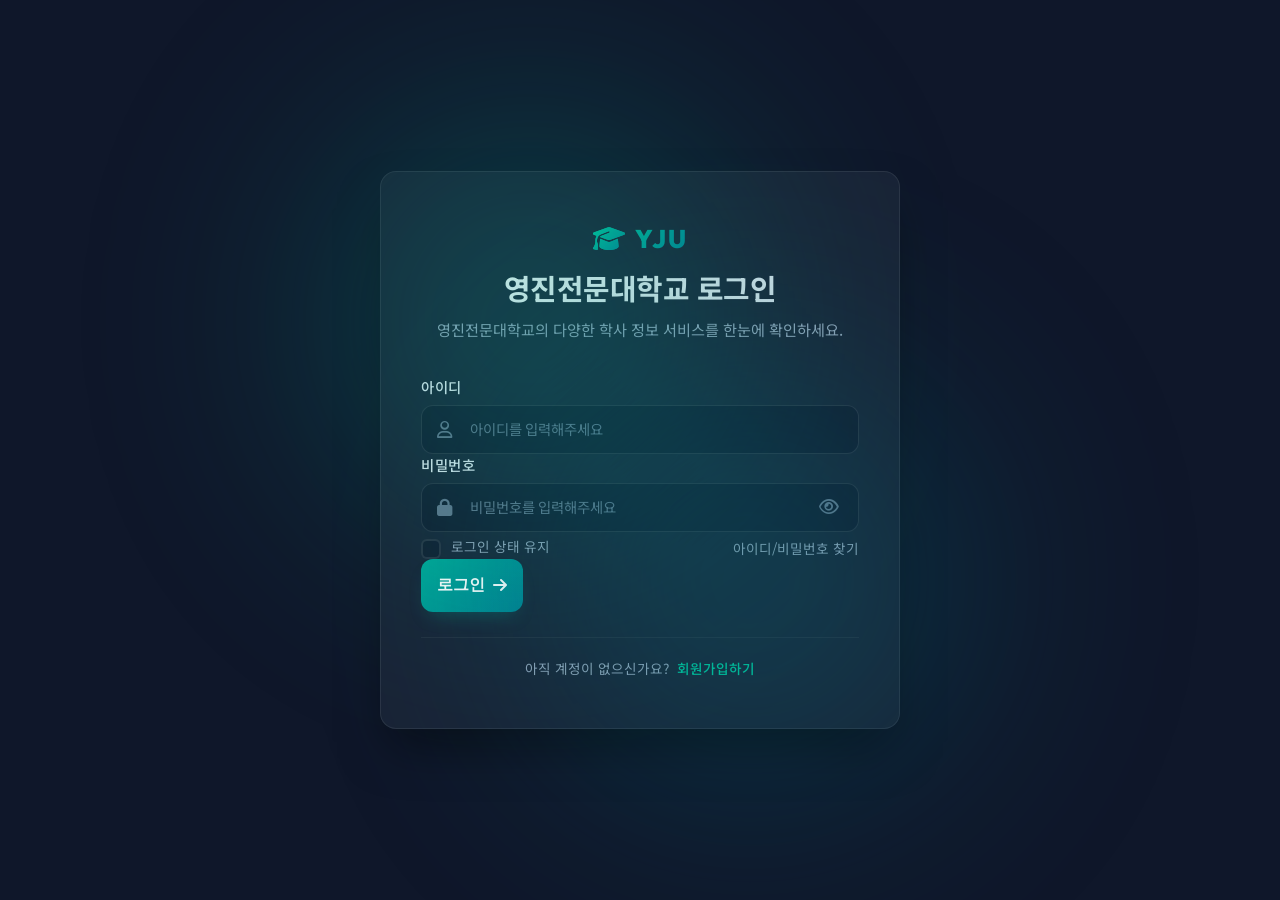
==== login.html @ 992c556c "feat: 로그인 화면 구현 및 기존 페이지 연동" ====
<!DOCTYPE html>
<html lang="ko">
<head>
    <meta charset="UTF-8">
    <meta name="viewport" content="width=device-width, initial-scale=1.0">
    <title>영진전문대학교 - 통합로그인</title>
    <meta name="description" content="영진전문대학교(YJU)의 편리하고 안전한 통합로그인 페이지입니다. 계정을 사용하여 다양한 학사 서비스를 이용해 보세요.">
    <!-- Google Fonts & FontAwesome Icons -->
    <link rel="preconnect" href="https://fonts.googleapis.com">
    <link rel="preconnect" href="https://fonts.gstatic.com" crossorigin>
    <link href="https://fonts.googleapis.com/css2?family=Noto+Sans+KR:wght@300;400;500;700;900&family=Outfit:wght@300;400;500;600;700;800&display=swap" rel="stylesheet">
    <link rel="stylesheet" href="https://cdnjs.cloudflare.com/ajax/libs/font-awesome/6.4.0/css/all.min.css">
    <!-- Custom Style Sheet -->
    <link rel="stylesheet" href="style.css">
</head>
<body>
    <div class="signup-container">
        <!-- Decoration Elements -->
        <div class="glow-bg glow-1"></div>
        <div class="glow-bg glow-2"></div>

        <main class="signup-card">
            <!-- Header Section -->
            <header class="signup-header">
                <div class="brand-logo">
                    <i class="fa-solid fa-graduation-cap"></i>
                    <span>YJU</span>
                </div>
                <h1>영진전문대학교 로그인</h1>
                <p class="subtitle">영진전문대학교의 다양한 학사 정보 서비스를 한눈에 확인하세요.</p>
            </header>

            <!-- Form Section -->
            <form id="loginForm" novalidate>
                <!-- 1. 아이디 -->
                <div class="input-group" id="group-userId">
                    <label for="userId">아이디</label>
                    <div class="input-wrapper">
                        <i class="fa-regular fa-user field-icon"></i>
                        <input type="text" id="userId" name="userId" placeholder="아이디를 입력해주세요" required autocomplete="username">
                        <span class="status-indicator"></span>
                    </div>
                    <span class="error-msg" id="userId-error">아이디를 입력해주세요.</span>
                </div>

                <!-- 2. 비밀번호 -->
                <div class="input-group" id="group-password">
                    <label for="password">비밀번호</label>
                    <div class="input-wrapper">
                        <i class="fa-solid fa-lock field-icon"></i>
                        <input type="password" id="password" name="password" placeholder="비밀번호를 입력해주세요" required autocomplete="current-password">
                        <button type="button" class="pwd-toggle" aria-label="비밀번호 보기/감추기">
                            <i class="fa-regular fa-eye"></i>
                        </button>
                        <span class="status-indicator"></span>
                    </div>
                    <span class="error-msg" id="password-error">비밀번호를 입력해주세요.</span>
                </div>

                <!-- Login Options Row -->
                <div class="login-options">
                    <label class="checkbox-label" for="keepLogin">
                        <input type="checkbox" id="keepLogin" name="keepLogin">
                        <span class="custom-checkbox"></span>
                        <span class="terms-text">로그인 상태 유지</span>
                    </label>
                    <a href="#" class="forgot-link">아이디/비밀번호 찾기</a>
                </div>

                <!-- Submit Button -->
                <button type="submit" id="submitBtn" class="submit-btn">
                    <span>로그인</span>
                    <i class="fa-solid fa-arrow-right"></i>
                </button>
            </form>

            <footer class="card-footer">
                <p>아직 계정이 없으신가요? <a href="index.html" class="login-link">회원가입하기</a></p>
            </footer>
        </main>
    </div>

    <!-- Custom Script -->
    <script src="login.js"></script>
</body>
</html>
---- style.css ----
/* Modern CSS Reset & Variable Definitions */
:root {
    --primary-color: #00a896;      /* YJU 상징 청록색 (Teal) */
    --primary-dark: #028090;       /* 청록색 어두운 톤 */
    --primary-light: #02c39a;      /* 청록색 밝은 톤 (Mint) */
    --primary-glow: rgba(0, 168, 150, 0.25);
    
    --bg-color: #0f172a;           /* 메인 배경색 (Deep Slate) */
    --card-bg: rgba(30, 41, 59, 0.7); /* 글래스모피즘 카드 배경 (Slate Gray) */
    --card-border: rgba(255, 255, 255, 0.08);
    
    --text-primary: #f8fafc;       /* 기본 텍스트 (Light Gray/White) */
    --text-muted: #94a3b8;         /* 설명글/부제목 텍스트 */
    --text-placeholder: #64748b;   
    
    --input-bg: rgba(15, 23, 42, 0.6);
    --input-border: rgba(255, 255, 255, 0.1);
    --input-focus-border: #00a896;
    
    --error-color: #f43f5e;        /* 에러 색상 (Rose/Red) */
    --error-glow: rgba(244, 63, 94, 0.15);
    --success-color: #10b981;      /* 성공 색상 (Emerald/Green) */
    
    --font-korean: 'Noto Sans KR', sans-serif;
    --font-english: 'Outfit', sans-serif;
    --border-radius: 16px;
    --transition-smooth: all 0.3s cubic-bezier(0.4, 0, 0.2, 1);
}

* {
    margin: 0;
    padding: 0;
    box-sizing: border-box;
}

body {
    font-family: var(--font-korean);
    background-color: var(--bg-color);
    color: var(--text-primary);
    min-height: 100vh;
    display: flex;
    justify-content: center;
    align-items: center;
    overflow-x: hidden;
    position: relative;
    padding: 40px 20px;
}

/* Background Glowing Elements */
.glow-bg {
    position: absolute;
    width: 600px;
    height: 600px;
    border-radius: 50%;
    filter: blur(120px);
    z-index: 1;
    opacity: 0.45;
    pointer-events: none;
    animation: pulse 12s infinite alternate;
}

.glow-1 {
    background: radial-gradient(circle, var(--primary-color) 0%, transparent 70%);
    top: -150px;
    left: -150px;
}

.glow-2 {
    background: radial-gradient(circle, var(--primary-dark) 0%, transparent 70%);
    bottom: -150px;
    right: -150px;
    animation-delay: -6s;
}

@keyframes pulse {
    0% { transform: scale(1) translate(0, 0); }
    100% { transform: scale(1.15) translate(30px, 50px); }
}

/* Sign Up Container */
.signup-container {
    width: 100%;
    max-width: 520px;
    position: relative;
    z-index: 10;
}

/* Glassmorphism Sign Up Card */
.signup-card {
    background: var(--card-bg);
    backdrop-filter: blur(25px);
    -webkit-backdrop-filter: blur(25px);
    border: 1px solid var(--card-border);
    border-radius: var(--border-radius);
    padding: 50px 40px;
    box-shadow: 0 25px 50px -12px rgba(0, 0, 0, 0.5);
    animation: slideUp 0.8s cubic-bezier(0.16, 1, 0.3, 1);
}

@keyframes slideUp {
    from {
        opacity: 0;
        transform: translateY(30px);
    }
    to {
        opacity: 1;
        transform: translateY(0);
    }
}

/* Card Header */
.signup-header {
    text-align: center;
    margin-bottom: 35px;
}

.brand-logo {
    display: inline-flex;
    align-items: center;
    gap: 8px;
    background: linear-gradient(135deg, var(--primary-light), var(--primary-dark));
    -webkit-background-clip: text;
    -webkit-text-fill-color: transparent;
    font-family: var(--font-english);
    font-size: 1.6rem;
    font-weight: 800;
    letter-spacing: 2px;
    margin-bottom: 12px;
}

.brand-logo i {
    background: linear-gradient(135deg, var(--primary-light), var(--primary-dark));
    -webkit-background-clip: text;
    -webkit-text-fill-color: transparent;
}

.signup-header h1 {
    font-size: 1.8rem;
    font-weight: 700;
    letter-spacing: -0.5px;
    margin-bottom: 10px;
    background: linear-gradient(135deg, #ffffff 0%, #cbd5e1 100%);
    -webkit-background-clip: text;
    -webkit-text-fill-color: transparent;
}

.signup-header .subtitle {
    font-size: 0.95rem;
    color: var(--text-muted);
    line-height: 1.5;
}

/* Form Styles */
#signupForm {
    display: flex;
    flex-direction: column;
    gap: 20px;
}

.input-group {
    display: flex;
    flex-direction: column;
    gap: 8px;
    position: relative;
}

.input-group label {
    font-size: 0.9rem;
    font-weight: 500;
    color: #e2e8f0;
    letter-spacing: 0.5px;
}

.input-wrapper {
    position: relative;
    display: flex;
    align-items: center;
}

.field-icon {
    position: absolute;
    left: 16px;
    color: var(--text-placeholder);
    font-size: 1.1rem;
    transition: var(--transition-smooth);
}

.input-wrapper input {
    width: 100%;
    padding: 14px 16px 14px 48px;
    background: var(--input-bg);
    border: 1px solid var(--input-border);
    border-radius: 12px;
    color: var(--text-primary);
    font-size: 0.95rem;
    font-family: var(--font-korean);
    transition: var(--transition-smooth);
    outline: none;
}

/* For English/Numbers fields */
#userId, #password, #passwordConfirm {
    font-family: var(--font-english), var(--font-korean);
}

.input-wrapper input::placeholder {
    color: var(--text-placeholder);
    font-size: 0.9rem;
}

.input-wrapper input:hover {
    border-color: rgba(255, 255, 255, 0.2);
}

.input-wrapper input:focus {
    border-color: var(--input-focus-border);
    background: rgba(15, 23, 42, 0.85);
    box-shadow: 0 0 0 4px var(--primary-glow);
}

.input-wrapper input:focus ~ .field-icon {
    color: var(--primary-color);
}

/* Status Indicator (Check/Cross on validation) */
.status-indicator {
    position: absolute;
    right: 16px;
    font-size: 1rem;
    pointer-events: none;
    transition: var(--transition-smooth);
    opacity: 0;
}

/* Password eye toggle */
.pwd-toggle {
    position: absolute;
    right: 16px;
    background: none;
    border: none;
    color: var(--text-placeholder);
    cursor: pointer;
    padding: 4px;
    font-size: 1.1rem;
    transition: var(--transition-smooth);
    outline: none;
}

.pwd-toggle:hover {
    color: var(--text-primary);
}

/* Correct right spacing when eye icon or indicator is active */
.input-group#group-password input {
    padding-right: 48px;
}

/* Password Strength Bar */
.pwd-strength-bar {
    height: 4px;
    width: 100%;
    background: rgba(255, 255, 255, 0.05);
    border-radius: 2px;
    overflow: hidden;
    margin-top: 2px;
    display: none;
}

.strength-fill {
    height: 100%;
    width: 0;
    border-radius: 2px;
    transition: var(--transition-smooth);
}

.strength-fill.weak { width: 33.3%; background-color: var(--error-color); }
.strength-fill.medium { width: 66.6%; background-color: #f59e0b; }
.strength-fill.strong { width: 100%; background-color: var(--success-color); }

/* Error Message */
.error-msg {
    font-size: 0.8rem;
    color: var(--error-color);
    margin-top: 2px;
    display: none;
    align-items: center;
    gap: 4px;
    animation: fadeIn 0.3s ease;
}

.error-msg::before {
    content: "\f071";
    font-family: "Font Awesome 6 Free";
    font-weight: 900;
}

@keyframes fadeIn {
    from { opacity: 0; transform: translateY(-4px); }
    to { opacity: 1; transform: translateY(0); }
}

/* Input Validation States */
.input-group.invalid input {
    border-color: var(--error-color);
    box-shadow: 0 0 0 4px var(--error-glow);
}

.input-group.invalid .field-icon {
    color: var(--error-color);
}

.input-group.invalid .error-msg {
    display: flex;
}

.input-group.valid input {
    border-color: var(--success-color);
}

.input-group.valid .status-indicator {
    opacity: 1;
    color: var(--success-color);
}

.input-group.valid .status-indicator::before {
    content: "\f00c";
    font-family: "Font Awesome 6 Free";
    font-weight: 900;
}

/* Terms Container */
.terms-container {
    margin-top: 5px;
    display: flex;
    flex-direction: column;
    gap: 8px;
}

.checkbox-label {
    display: flex;
    align-items: flex-start;
    gap: 10px;
    cursor: pointer;
    user-select: none;
}

.checkbox-label input {
    display: none;
}

.custom-checkbox {
    width: 20px;
    height: 20px;
    border: 2px solid var(--input-border);
    border-radius: 6px;
    display: flex;
    align-items: center;
    justify-content: center;
    transition: var(--transition-smooth);
    background: var(--input-bg);
    margin-top: 2px;
}

.checkbox-label input:checked + .custom-checkbox {
    background: var(--primary-color);
    border-color: var(--primary-color);
}

.custom-checkbox::after {
    content: "\f00c";
    font-family: "Font Awesome 6 Free";
    font-weight: 900;
    color: white;
    font-size: 0.75rem;
    opacity: 0;
    transform: scale(0.5);
    transition: var(--transition-smooth);
}

.checkbox-label input:checked + .custom-checkbox::after {
    opacity: 1;
    transform: scale(1);
}

.terms-text {
    font-size: 0.85rem;
    color: var(--text-muted);
    line-height: 1.4;
}

.terms-text .required {
    color: var(--primary-light);
    font-weight: 700;
}

/* Login Options Row */
.login-options {
    display: flex;
    justify-content: space-between;
    align-items: center;
    margin-top: 5px;
}

.forgot-link {
    font-size: 0.85rem;
    color: var(--text-muted);
    text-decoration: none;
    transition: var(--transition-smooth);
}

.forgot-link:hover {
    color: var(--primary-light);
    text-decoration: underline;
}

/* Shake Animation on Error */
.shake {
    animation: shake 0.4s ease-in-out;
}

@keyframes shake {
    0%, 100% { transform: translateX(0); }
    20%, 60% { transform: translateX(-6px); }
    40%, 80% { transform: translateX(6px); }
}

/* Submit Button */
.submit-btn {
    background: linear-gradient(135deg, var(--primary-color) 0%, var(--primary-dark) 100%);
    color: white;
    border: none;
    border-radius: 12px;
    padding: 16px;
    font-size: 1rem;
    font-weight: 700;
    cursor: pointer;
    display: flex;
    align-items: center;
    justify-content: center;
    gap: 8px;
    box-shadow: 0 10px 20px -10px rgba(0, 168, 150, 0.4);
    transition: var(--transition-smooth);
    position: relative;
    overflow: hidden;
}

.submit-btn::before {
    content: '';
    position: absolute;
    top: 0;
    left: -100%;
    width: 100%;
    height: 100%;
    background: linear-gradient(
        90deg,
        transparent,
        rgba(255, 255, 255, 0.2),
        transparent
    );
    transition: 0.5s;
}

.submit-btn:hover::before {
    left: 100%;
}

.submit-btn:hover {
    transform: translateY(-2px);
    box-shadow: 0 15px 25px -10px rgba(0, 168, 150, 0.6);
}

.submit-btn:active {
    transform: translateY(1px);
}

.submit-btn i {
    transition: var(--transition-smooth);
}

.submit-btn:hover i {
    transform: translateX(4px);
}

/* Card Footer */
.card-footer {
    text-align: center;
    margin-top: 25px;
    padding-top: 20px;
    border-top: 1px solid rgba(255, 255, 255, 0.05);
}

.card-footer p {
    font-size: 0.85rem;
    color: var(--text-muted);
}

.login-link {
    color: var(--primary-light);
    text-decoration: none;
    font-weight: 500;
    margin-left: 4px;
    transition: var(--transition-smooth);
}

.login-link:hover {
    color: var(--primary-color);
    text-decoration: underline;
}

/* Success Modal Styles */
.modal-overlay {
    position: fixed;
    top: 0;
    left: 0;
    width: 100%;
    height: 100%;
    background: rgba(15, 23, 42, 0.8);
    backdrop-filter: blur(10px);
    display: flex;
    justify-content: center;
    align-items: center;
    z-index: 1000;
    opacity: 0;
    pointer-events: none;
    transition: opacity 0.4s ease;
}

.modal-overlay.open {
    opacity: 1;
    pointer-events: auto;
}

.modal-content {
    background: #1e293b;
    border: 1px solid rgba(255, 255, 255, 0.1);
    border-radius: var(--border-radius);
    padding: 40px;
    width: 90%;
    max-width: 450px;
    text-align: center;
    box-shadow: 0 25px 50px -12px rgba(0, 0, 0, 0.5);
    transform: scale(0.8) translateY(20px);
    transition: transform 0.4s cubic-bezier(0.34, 1.56, 0.64, 1);
}

.modal-overlay.open .modal-content {
    transform: scale(1) translateY(0);
}

.modal-content h2 {
    font-size: 1.5rem;
    font-weight: 700;
    color: white;
    margin-bottom: 10px;
    margin-top: 20px;
}

.modal-content p {
    color: var(--text-muted);
    font-size: 0.95rem;
    margin-bottom: 25px;
}

/* Registered Info Block */
.registered-info {
    background: rgba(15, 23, 42, 0.5);
    border-radius: 12px;
    padding: 16px 20px;
    margin-bottom: 25px;
    border: 1px solid rgba(255, 255, 255, 0.05);
}

.info-row {
    display: flex;
    justify-content: space-between;
    padding: 8px 0;
    font-size: 0.9rem;
}

.info-row:not(:last-child) {
    border-bottom: 1px solid rgba(255, 255, 255, 0.05);
}

.info-label {
    color: var(--text-muted);
}

.info-value {
    color: var(--primary-light);
    font-weight: 700;
    font-family: var(--font-english);
}

.modal-btn {
    background: var(--primary-color);
    color: white;
    border: none;
    border-radius: 12px;
    padding: 14px 28px;
    font-size: 0.95rem;
    font-weight: 700;
    cursor: pointer;
    width: 100%;
    box-shadow: 0 4px 12px rgba(0, 168, 150, 0.3);
    transition: var(--transition-smooth);
}

.modal-btn:hover {
    background: var(--primary-dark);
    box-shadow: 0 6px 16px rgba(0, 168, 150, 0.5);
    transform: translateY(-2px);
}

/* Animated Success Checkmark */
.success-checkmark {
    width: 80px;
    height: 80px;
    margin: 0 auto;
}

.success-checkmark .check-icon {
    width: 80px;
    height: 80px;
    position: relative;
    border-radius: 50%;
    box-sizing: content-box;
    border: 4px solid var(--success-color);
}

.success-checkmark .check-icon::before,
.success-checkmark .check-icon::after {
    content: '';
    height: 100px;
    position: absolute;
    background: #1e293b;
    transform: rotate(-45deg);
}

.success-checkmark .check-icon::before {
    width: 30px;
    height: 120px;
    background: #1e293b;
    border-radius: 100px 0 0 100px;
    top: -12px;
    left: -30px;
    transform-origin: 100% 50%;
    transform: rotate(-45deg);
}

.success-checkmark .check-icon::after {
    width: 60px;
    height: 120px;
    background: #1e293b;
    border-radius: 0 100px 100px 0;
    top: -20px;
    left: 30px;
    transform-origin: 0 50%;
    transform: rotate(-45deg);
}

.success-checkmark .check-icon .icon-circle {
    width: 80px;
    height: 80px;
    border-radius: 50%;
    box-sizing: content-box;
    position: absolute;
    z-index: 2;
    top: -4px;
    left: -4px;
}

.success-checkmark .check-icon .icon-fix {
    width: 5px;
    height: 90px;
    background: #1e293b;
    position: absolute;
    z-index: 1;
    top: 8px;
    left: 28px;
    transform: rotate(-45deg);
}

.success-checkmark .check-icon .icon-line {
    height: 5px;
    background-color: var(--success-color);
    display: block;
    border-radius: 2px;
    position: absolute;
    z-index: 10;
}

.success-checkmark .check-icon .icon-line.line-tip {
    width: 25px;
    left: 14px;
    top: 43px;
    transform: rotate(45deg);
}

.success-checkmark .check-icon .icon-line.line-long {
    width: 47px;
    right: 8px;
    top: 38px;
    transform: rotate(-45deg);
}

/* Modal and checkmark keyframe animations */
.modal-overlay.open .success-checkmark .check-icon::before {
    animation: rotate-circle 4.25s ease-in;
}

.modal-overlay.open .success-checkmark .check-icon::after {
    animation: rotate-circle 4.25s ease-in;
}

.modal-overlay.open .success-checkmark .check-icon .icon-line.line-tip {
    animation: icon-line-tip 0.75s;
}

.modal-overlay.open .success-checkmark .check-icon .icon-line.line-long {
    animation: icon-line-long 0.75s;
}

@keyframes icon-line-tip {
    0% { width: 0; left: 1px; top: 19px; }
    54% { width: 0; left: 1px; top: 19px; }
    70% { width: 50px; left: -8px; top: 37px; }
    84% { width: 17px; left: 21px; top: 48px; }
    100% { width: 25px; left: 14px; top: 43px; }
}

@keyframes icon-line-long {
    0% { width: 0; right: 46px; top: 54px; }
    65% { width: 0; right: 46px; top: 54px; }
    84% { width: 55px; right: 0px; top: 35px; }
    100% { width: 47px; right: 8px; top: 38px; }
}

@keyframes rotate-circle {
    0% { transform: rotate(-45deg); }
    5% { transform: rotate(-45deg); }
    12% { transform: rotate(-405deg); }
    100% { transform: rotate(-405deg); }
}

/* Responsive adjustment */
@media (max-width: 576px) {
    body {
        padding: 20px 10px;
    }
    .signup-card {
        padding: 30px 20px;
    }
}
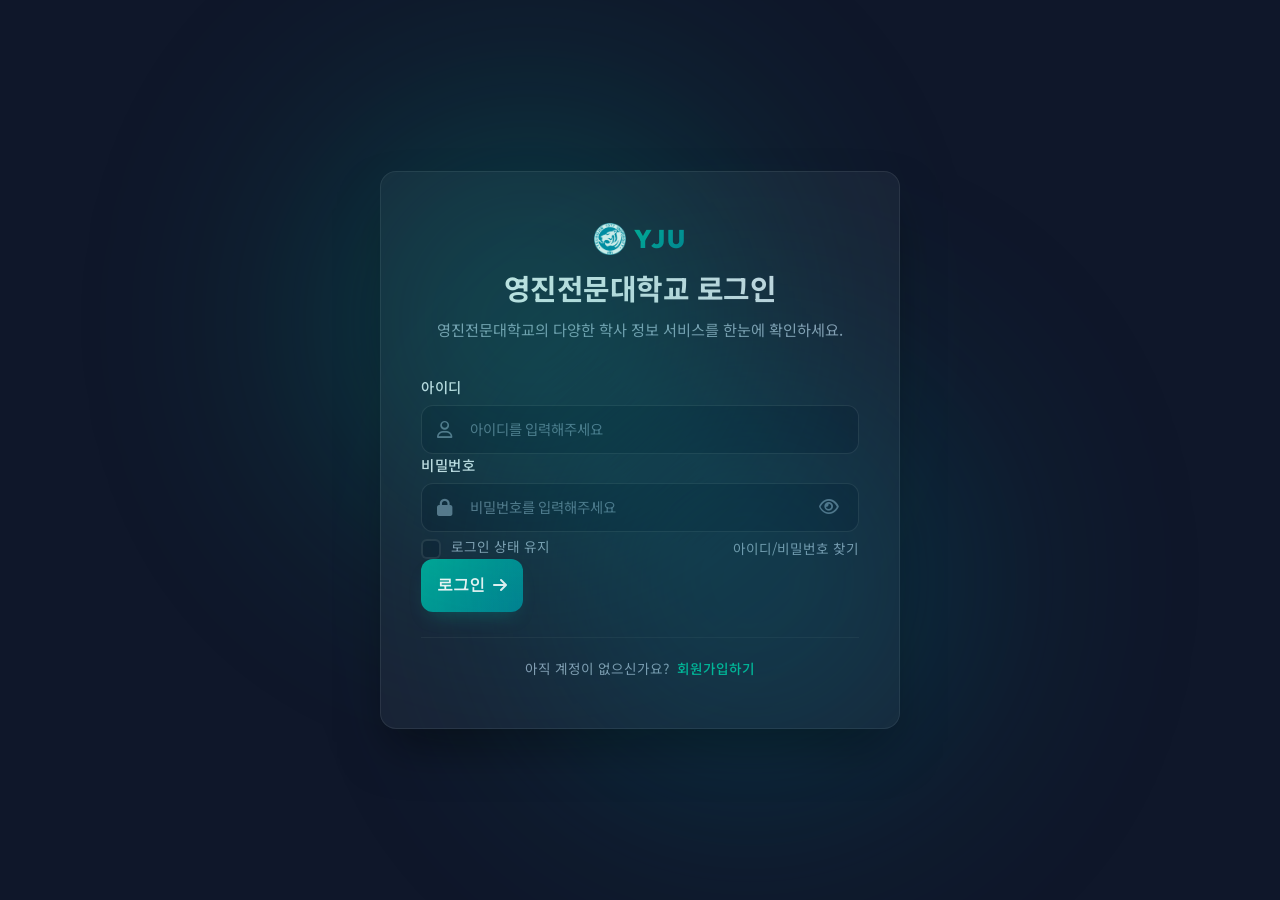
==== commit 19898419: "design: YJU 공식 로고(백호 마크) 이미지 적용 및 헤더/웰컴 레이아웃 최적화" ====
--- a/login.html
+++ b/login.html
@@ -23,7 +23,7 @@
             <!-- Header Section -->
             <header class="signup-header">
                 <div class="brand-logo">
-                    <i class="fa-solid fa-graduation-cap"></i>
+                    <img src="logo.png" alt="YJU Logo" class="brand-logo-img">
                     <span>YJU</span>
                 </div>
                 <h1>영진전문대학교 로그인</h1>
--- a/style.css
+++ b/style.css
@@ -128,6 +128,11 @@
     margin-bottom: 12px;
 }
 
+.brand-logo-img {
+    height: 32px;
+    width: auto;
+}
+
 .brand-logo i {
     background: linear-gradient(135deg, var(--primary-light), var(--primary-dark));
     -webkit-background-clip: text;
